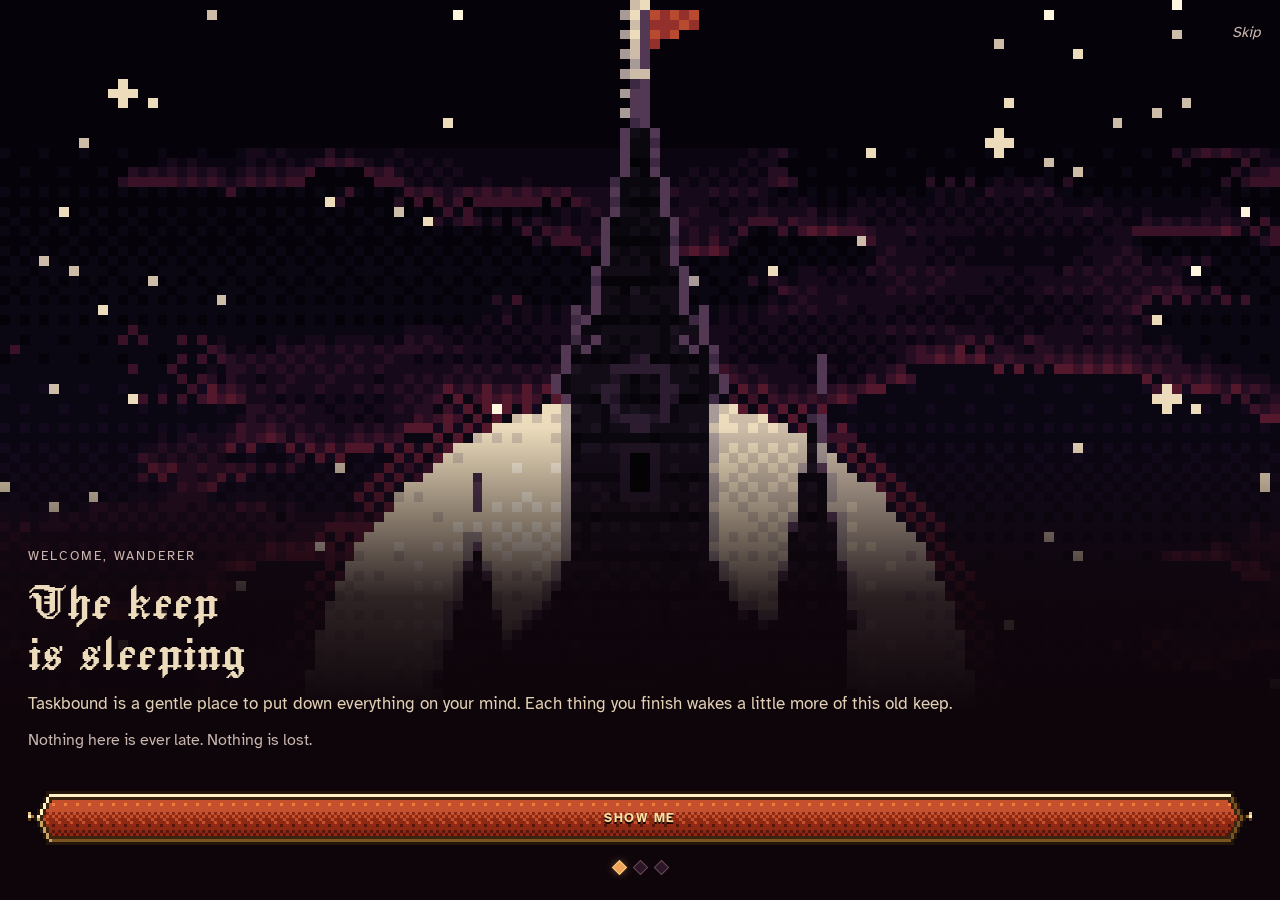
==== app/index.html @ 4250a400 "Taskbound website: landing page with a Gaussian-splat keep, privacy policy and the web version Co-Au" ====
<!doctype html>
<html lang="en-GB">
<head>
<meta charset="utf-8">
<meta name="viewport" content="width=device-width, initial-scale=1, viewport-fit=cover">
<meta name="theme-color" content="#0e050b">
<title>Taskbound</title>
<link rel="icon" href="img/icon-192.png">
<link rel="stylesheet" href="fonts/fonts.css">
<link rel="stylesheet" href="style.css">
</head>
<body>
<div id="app">

  <!-- Home: the Hollow Keep -->
  <section class="screen" id="s-keep" aria-labelledby="keep-h">
    <div class="scene" id="keep-scene"></div>
    <header class="keep-top">
      <h1 id="keep-h" class="title">The<br>Hollow<br>Keep</h1>
      <div class="keep-side">
      <button type="button" class="ghost-btn gear" id="open-settings" aria-label="Settings" data-icon="gear"></button>
      <ul class="stores" aria-label="Your stores">
        <li><b id="n-embers">0</b><span class="sr-f"> embers</span><span data-art="ember"></span></li>
        <li><b id="n-silver">0</b><span class="sr-f"> silver</span><span data-art="silver"></span></li>
        <li><b id="n-prov">0</b><span class="sr-f"> provisions</span><span data-art="prov"></span></li>
      </ul>
      </div>
    </header>
    <section class="relight" aria-labelledby="relight-h">
      <div class="ledge" aria-hidden="true" data-art="ledge"></div>
      <div class="row-between">
        <h2 id="relight-h" class="title">The keep remembers</h2>
        <span class="muted" id="rooms-count"></span>
      </div>
      <div class="arches" id="arches"></div>
      <p class="muted" id="relight-line"></p>
      <div class="offer" id="offer"></div>
    </section>
  </section>

  <!-- Tasks: candles -->
  <section class="screen" id="s-tasks" aria-labelledby="tasks-h" hidden>
    <div class="stars" aria-hidden="true" data-art="stars"></div>
    <header class="page-top">
      <p class="eyebrow" id="today-date"></p>
      <div class="title-row"><h1 id="tasks-h" class="title big">Candles</h1><button type="button" class="sm-btn" id="tsel" data-act="select" aria-pressed="false" hidden>Select</button></div>
      <p class="muted" id="tasks-sub"></p>
    </header>
    <form class="quick" id="quick" autocomplete="off">
      <label for="qa-in" class="sr">Add a task</label>
      <input id="qa-in" type="text" maxlength="160" enterkeyhint="done" placeholder="Set down a new candle">
      <button type="submit" aria-label="Add" data-icon="plus"></button>
    </form>
    <div class="tsearch" id="tsearch" hidden><label for="task-q" class="sr">Search your candles</label><input id="task-q" type="search" maxlength="60" autocomplete="off" enterkeyhint="search" placeholder="Search your candles"></div>
    <div class="lists" id="lists" role="group" aria-label="Lists" hidden></div>
    <div class="thread" id="tasklist"></div>
    <div class="selbar" id="selbar" role="region" aria-label="Choosing several candles" hidden></div>
  </section>

  <!-- Journeys: the star chart -->
  <section class="screen" id="s-journeys" aria-labelledby="journeys-h" hidden>
    <header class="page-top">
      <h1 id="journeys-h" class="title big">Journeys</h1>
      <p class="muted" id="journey-sub"></p>
    </header>
    <div class="chart" id="chart"></div>
    <section class="dest" id="dest" aria-live="polite"></section>
    <label class="fast" id="fast-wrap" hidden><input type="checkbox" id="fast"> Fast journeys (test build only)</label>
  </section>
  <!-- The Market: furnishings for woken rooms, gear for the knight -->
  <section class="screen" id="s-market" aria-labelledby="market-h" hidden>
    <header class="page-top">
      <h1 id="market-h" class="title big">Market</h1>
      <p class="muted" id="market-sub"></p>
    </header>
    <div class="stalls" role="group" aria-label="Stalls">
      <button type="button" data-stall="keep" aria-pressed="true" aria-label="For the keep"><span class="for">For the </span>keep</button>
      <button type="button" data-stall="knight" aria-pressed="false" aria-label="For the knight"><span class="for">For the </span><span id="stall-who">knight</span></button>
    </div>
    <div class="wares" id="wares" aria-live="polite"></div>
  </section>

  <nav class="runes" aria-label="Main">
    <span class="rail" aria-hidden="true"></span>
    <button type="button" class="rune" data-tab="keep"><span class="dia" data-rune="keep"></span>Keep</button>
    <button type="button" class="rune" data-tab="tasks"><span class="dia" data-rune="tasks"></span>Tasks</button>
    <button type="button" class="sigil" id="open-well" aria-label="Offload"><span data-icon="sigil"></span>Offload</button>
    <button type="button" class="rune" data-tab="journeys"><span class="dia" data-rune="journeys"></span>Journeys<span class="back-dot" id="back-dot" hidden><span class="sr"> (back)</span></span></button>
    <button type="button" class="rune" data-tab="market"><span class="dia" data-rune="market"></span>Market</button>
  </nav>
</div>

<!-- The Well: Offload -->
<div class="well-sheet" id="well" role="dialog" aria-modal="true" aria-labelledby="well-h" hidden>
  <div class="motes" aria-hidden="true" data-art="motes"></div>
  <div class="well-top">
    <button type="button" class="ghost-btn" id="close-well" aria-label="Close" data-icon="close"></button>
    <span class="eyebrow">Offload</span>
    <span class="spacer"></span>
  </div>
  <h2 id="well-h" class="title">Cast it into<br>the well</h2>
  <p class="muted center">Everything on your mind. One thing per line.</p>
  <div class="well">
    <label for="well-in" class="sr">Your list</label>
    <textarea id="well-in" rows="5" spellcheck="true" placeholder="reply to sam&#10;bins out friday 6pm&#10;did the washing up"></textarea>
  </div>
  <p class="eyebrow center" id="rose-h" hidden>What rose back up</p>
  <ul class="stones" id="well-preview" aria-live="polite"></ul>
  <p class="fine center" id="well-note" hidden>Only the first 50 lines are added.</p>
  <p class="fine center" id="well-voice-tip" hidden>Speaking? Just list your tasks, or say "next" between them.</p>
  <div class="spacer-grow"></div>
  <div class="well-actions">
    <button type="button" class="ghost-btn tall" id="well-speak" aria-label="Speak your list" data-icon="mic" hidden></button>
    <button type="button" class="ember-btn tall" id="well-go" disabled>Cast it in</button>
  </div>
</div>

<!-- Editing a candle (Pawgress's task sheet, in the Hollow Keep look) -->
<div class="edit-sheet" id="edit" role="dialog" aria-modal="true" aria-labelledby="edit-h" hidden>
  <form id="edit-form" class="edit-card" autocomplete="off" novalidate>
    <div class="well-top">
      <button type="button" class="ghost-btn" data-edit="close" aria-label="Close without saving" data-icon="close"></button>
      <span class="eyebrow">A candle</span>
      <span class="spacer"></span>
    </div>
    <h2 id="edit-h" class="title">Change this candle</h2>
    <div class="field">
      <label for="ed-text" class="lbl">What needs doing?</label>
      <input id="ed-text" class="input" type="text" maxlength="160" spellcheck="true">
    </div>
    <fieldset class="field sizes" id="ed-sizes"><legend class="lbl">How big is it?</legend><div class="size-row" id="ed-size-row"></div><p class="fine" id="ed-size-hint"></p></fieldset>
    <div class="field">
      <label for="ed-due" class="lbl">Day</label>
      <input id="ed-due" class="input" type="date">
      <p class="fine">Leave it empty and it waits on the list, any day.</p>
    </div>
    <details class="more" id="ed-more"><summary>More: list, steps, repeats, reminder, notes</summary>
      <div class="more-body">
        <div class="field"><label for="ed-list" class="lbl">List</label><select id="ed-list" class="input"></select>
          <div id="ed-list-new" hidden><label for="ed-list-name" class="sr">New list name</label><input id="ed-list-name" class="input" type="text" maxlength="20" autocomplete="off" placeholder="Name the new list"></div></div>
        <div class="two">
          <div class="field"><label for="ed-rep" class="lbl">Repeats</label>
            <select id="ed-rep" class="input"><option value="none">Just once</option><option value="daily">Every day</option><option value="weekdays">Weekdays</option><option value="weekends">Weekends</option><option value="custom">Choose days</option><option value="fortnight">Every 2 weeks</option><option value="monthly">Every month</option></select></div>
          <div class="field"><label for="ed-when" class="lbl">Time of day</label>
            <select id="ed-when" class="input"><option value="any">Any time</option><option value="morning">Morning</option><option value="afternoon">Afternoon</option><option value="evening">Evening</option></select></div>
        </div>
        <fieldset class="field" id="ed-days" hidden><legend class="lbl">Which days?</legend><div class="daygrid" id="ed-daygrid"></div></fieldset>
        <div class="field" id="ed-start-wrap" hidden><label for="ed-start" class="lbl">Starting</label><select id="ed-start" class="input"></select></div>
        <div class="field" id="ed-dom-wrap" hidden><label for="ed-dom" class="lbl">On the</label><select id="ed-dom" class="input"></select><p class="fine">Shorter months use their last day.</p></div>
        <div class="two">
          <div class="field"><label for="ed-remind" class="lbl">Reminder</label><input id="ed-remind" class="input" type="time"></div>
          <div class="field"><label for="ed-rmin" class="lbl">How early</label>
            <select id="ed-rmin" class="input"><option value="0">At that time</option><option value="10">10 min before</option><option value="30">30 min before</option><option value="60">1 hour before</option><option value="120">2 hours before</option><option value="1440">1 day before</option></select></div>
        </div>
        <div class="field">
          <label for="ed-steps" class="lbl">Steps</label>
          <textarea id="ed-steps" class="input" rows="3" maxlength="500" placeholder="Pick up the bin&#10;Tie the bag&#10;Carry it out"></textarea>
          <p class="fine">One step per line, up to 8.</p>
        </div>
        <div class="field">
          <label for="ed-note" class="lbl">Notes</label>
          <textarea id="ed-note" class="input" rows="3" maxlength="500" placeholder="Anything worth remembering. Links work."></textarea>
        </div>
        <label class="tick" id="ed-later-wrap"><input id="ed-later" type="checkbox"> <span>Keep for later<span class="fine">No day yet, and no reminder.</span></span></label>
      </div>
    </details>
    <div class="edit-actions">
      <button type="submit" class="ember-btn tall">Save changes</button>
      <button type="button" class="ghost-btn tall wide" data-edit="close">Cancel</button>
    </div>
  </form>
</div>

<!-- A room you can enter: its painting, how it is coming back, and what is in place (game-loop.md) -->
<div class="room-sheet" id="room" role="dialog" aria-modal="true" aria-labelledby="room-h" hidden>
  <div class="room-scene" id="room-scene"></div>
  <div class="room-top">
    <button type="button" class="room-back" id="close-room" data-icon="back"><span id="room-back-l">The keep</span></button>
    <span class="purse"><b id="room-silver">0</b> silver</span>
  </div>
  <section class="room-body">
    <h1 id="room-h" class="title"></h1>
    <p class="room-line" id="room-line"></p>
    <ol class="stages" id="room-stages" aria-label="How the room is coming back"></ol>
    <h2 class="eyebrow room-count" id="room-count"></h2>
    <ul class="in-room" id="room-list"></ul>
    <div class="room-end" id="room-end"></div>
  </section>
</div>

<!-- Settings: a full-screen sheet in the candles' night colours -->
<div class="edit-sheet" id="settings" role="dialog" aria-modal="true" aria-labelledby="settings-h" hidden>
  <div class="edit-card">
    <div class="well-top">
      <button type="button" class="ghost-btn" id="close-settings" aria-label="Close" data-icon="close"></button>
      <span class="eyebrow">The keep's ways</span>
      <span class="spacer"></span>
    </div>
    <h2 id="settings-h" class="title">Settings</h2>
    <div id="set-body" class="set-body"></div>
  </div>
</div>

<!-- The first start: welcome, three small rites, and choosing who you are (game-loop.md) -->
<div class="first-sheet" id="first" role="dialog" aria-modal="true" aria-labelledby="first-h" hidden>
  <div id="first-body" class="first-body"></div>
</div>

<div class="toast" id="toast" role="status" aria-live="polite" hidden></div>

<script src="tasks-core.js"></script>
<script src="keep-splat.js"></script>
<script src="art.js"></script>
<script src="app.js"></script>
</body>
</html>
---- app/fonts/fonts.css ----
/* Atkinson Hyperlegible: copied from Pawgress (SIL Open Font Licence, OFL-Atkinson.txt).
   Jacquard 24 (titles): add Jacquard24-Regular.ttf and its OFL text here from Google Fonts; until then titles use the fallback. */
@font-face{font-family:'Atkinson Hyperlegible';src:url(AtkinsonHyperlegible-Regular.ttf) format('truetype');font-weight:400;font-display:swap}
@font-face{font-family:'Atkinson Hyperlegible';src:url(AtkinsonHyperlegible-Bold.ttf) format('truetype');font-weight:700;font-display:swap}
@font-face{font-family:'Jacquard 24';src:url(Jacquard24-Regular.ttf) format('truetype');font-weight:400;font-display:swap}
---- app/style.css ----
/* Taskbound: the Hollow Keep look. Always night. Every colour is a token here; the rules are in docs/decisions/look.md. */
:root {
  /* Shared: the keep at night */
  --void: #0e050b; --night: #0d0710; --panel: #1a0a14; --line: #2a1530; --edge: #6b2a3a; --wine: #5e2232; --ash: #2a0f1a;
  --bone: #ecdcbc; --muted: #c9b6ae; --ember: #f0a35a; --ember-ink: #1f0a06; --teal: #7fd6c2; --shadow: #05030a;
  /* Candles and the edit sheet: violet night */
  --thread: #4a2a5a; --field: #140a18; --hint: #9d8a99; --edge-soft: #3a2448; --chosen: #2a1220; --hollow: #120914;
  /* Journeys: indigo sky */
  --sky: #09071a; --sky-panel: #13102a; --sky-edge: #3a3470; --sky-muted: #c2bde0; --sky-track: #2a2550;
  /* The Market: plum */
  --market: #140812; --market-edge: #3a1a2a; --hush: #3a1a2a;
  /* A room you can enter: stages not reached yet, and furnishings not in place */
  --room-off: #3a2448; --room-off-in: #120914; --room-past-in: #3a2050; --room-dim: #9d8a99; --room-hollow: #6b4a5a;
  --flame-deep: #b8602e; --ember-glow: rgba(240, 163, 90, .5);
  /* The Well: deep teal */
  --well: #070a12; --well-bowl: #0b1622; --well-ring: #2b4f5a; --well-ring-in: #1c3a44; --well-ring-out: #1f3540;
  --well-edge: #2a3a4a; --well-stone: #1b2a33; --well-muted: #a9bcc4; --well-hint: #5f7a84;
  /* The first start: the keep's night, and the cards for who you are */
  --first: #0e050b; --first-sky: radial-gradient(ellipse 90% 60% at 50% 0%, #2a1236 0%, #160a1c 55%, #0e050b 100%);
  --first-fade: linear-gradient(180deg, rgba(14, 5, 11, 0) 0%, rgba(14, 5, 11, .86) 36%, #0e050b 60%);
  --first-lead: #e2d0b4; --first-text: #d2c0a6; --rite-bg: #1a0c1c; --rite-edge: #4a2a44; --calm-bg: rgba(26, 12, 28, .7); --calm-edge: #3a2238;
  --step-off: #2a1626; --step-on-edge: #ffd27a; --step-off-edge: #6b4a5a; --step-glow: rgba(240, 163, 90, .6);
  --card-edge: linear-gradient(180deg, #6b4a5a 0%, #3a2238 100%); --card-fill: linear-gradient(180deg, #1e0e20 0%, #140812 100%);
  --card-fill-on: radial-gradient(ellipse 80% 70% at 50% 38%, #4a1c1a 0%, #24101a 60%, #160a14 100%); --card-name-on: #ffd9a0;
  --card-glow: rgba(240, 140, 70, .45); --card-shadow: rgba(0, 0, 0, .5);
  /* The toast is bone paper */
  --toast-ink: #2a1a14;
  /* Framed buttons and runes: gilt and silver, never flat (look.md) */
  --gilt: linear-gradient(180deg, #fff1c4 0%, #e6c27a 22%, #9c6f2c 50%, #f0d08e 74%, #7a5420 100%);
  --gilt-dim: linear-gradient(180deg, #e8cf95 0%, #b8904c 25%, #6e4c1e 52%, #c8a462 76%, #5a3c16 100%);
  --gilt-diag: linear-gradient(135deg, #fff1c4 0%, #e6c27a 25%, #8c6226 50%, #f0d08e 75%, #6e4a1a 100%);
  --gilt-dim-diag: linear-gradient(135deg, #e0c48a 0%, #a8834a 30%, #5a3e18 52%, #b8944e 78%, #4a3214 100%);
  --silver: linear-gradient(180deg, #f4f0fa 0%, #b4aec4 24%, #5c566c 52%, #d2ccdf 76%, #4a4458 100%);
  --fill-ember: radial-gradient(ellipse 70% 90% at 50% 50%, #a8401f 0%, #86281a 40%, #4a1210 72%, #1e0608 100%);
  --fill-violet: linear-gradient(180deg, #4a2a62 0%, #2c1840 45%, #1a0c28 55%, #2a1640 100%);
  --fill-iron: linear-gradient(180deg, #2c2836 0%, #18151f 50%, #100e16 52%, #1c1924 100%);
  --fill-rune: radial-gradient(circle at 50% 40%, #3a2050 0%, #1e0e2a 60%, #120818 100%);
  --fill-rune-lit: radial-gradient(circle at 50% 50%, #ffcf8a 0%, #f0a35a 45%, #b8602e 100%);
  --sheen: linear-gradient(180deg, rgba(255,255,255,.16), rgba(255,255,255,0) 50%);
  --gilt-solid: #c8a462; --gilt-bright: #e6c27a; --gilt-pale: #fff1c4; --gilt-deep: #6e4c1e; --gilt-dark: #7a5420;
  --ink-gilt: #f2d48e; --ink-ember: #ffe0a0; --ink-silver: #d6d0e2; --gap: #07030a;
  /* Shapes */
  --cut-sm: polygon(5px 0, calc(100% - 5px) 0, 100% 5px, 100% calc(100% - 5px), calc(100% - 5px) 100%, 5px 100%, 0 calc(100% - 5px), 0 5px);
  --cut: polygon(8px 0, calc(100% - 8px) 0, 100% 8px, 100% calc(100% - 8px), calc(100% - 8px) 100%, 8px 100%, 0 calc(100% - 8px), 0 8px);
  /* A framed button: pointed ends with a diamond on each tip (outer), and the inner frame inside it */
  --point: polygon(0 50%, 4px calc(50% - 4px), 5.9px calc(50% - 2.1px), 15px 0, calc(100% - 15px) 0, calc(100% - 5.9px) calc(50% - 2.1px), calc(100% - 4px) calc(50% - 4px), 100% 50%, calc(100% - 4px) calc(50% + 4px), calc(100% - 5.9px) calc(50% + 2.1px), calc(100% - 15px) 100%, 15px 100%, 5.9px calc(50% + 2.1px), 4px calc(50% + 4px));
  --point-in: polygon(9.5px 0, calc(100% - 9.5px) 0, 100% 50%, calc(100% - 9.5px) 100%, 9.5px 100%, 0 50%);
  /* A small framed button: one gilt line, pointed ends, no diamonds; drawn 30px tall inside a 44px tap area */
  --point-sm: polygon(8px 0, calc(100% - 8px) 0, 100% 50%, calc(100% - 8px) 100%, 8px 100%, 0 50%);
  --point-sm-in: polygon(7.4px 0, calc(100% - 7.4px) 0, 100% 50%, calc(100% - 7.4px) 100%, 7.4px 100%, 0 50%);
  --nav-h: 104px;
  color-scheme: dark;
}
* { box-sizing: border-box }
html, body { margin: 0; height: 100%; background: var(--void); color: var(--bone) }
body { font: 16px/1.4 'Atkinson Hyperlegible', system-ui, sans-serif; -webkit-tap-highlight-color: transparent; overflow: hidden }
button, input, textarea { font: inherit; color: inherit }
button { cursor: pointer }
button:focus-visible, input:focus-visible, textarea:focus-visible { outline: 2px solid var(--ember); outline-offset: 2px }
.sr { position: absolute; width: 1px; height: 1px; overflow: hidden; clip: rect(0 0 0 0); white-space: nowrap }
[hidden] { display: none !important }
.title { font-family: 'Jacquard 24', 'Georgia', serif; font-weight: 400; margin: 0; line-height: .95; letter-spacing: .5px }
.title.big { font-size: 52px }
.eyebrow { margin: 0; font-size: 13px; letter-spacing: 2px; text-transform: uppercase; color: var(--muted) }
.muted { color: var(--muted); margin: 0 }
.center { text-align: center }
.row-between { display: flex; justify-content: space-between; align-items: baseline; gap: 12px }
.spacer { width: 44px }
.spacer-grow { flex: 1 }

#app { position: relative; height: 100%; max-width: 520px; margin: 0 auto; overflow: hidden }
.screen { position: absolute; inset: 0 0 var(--nav-h) 0; overflow-y: auto; overscroll-behavior: contain }

/* Home: the keep */
#s-keep { overflow: hidden; bottom: 0 }
.scene { position: absolute; inset: 0; bottom: 0 }
.scene svg { width: 100%; height: 100%; display: block }
.keep3d { display: block; image-rendering: pixelated; touch-action: none; cursor: grab }
.keep3d:active { cursor: grabbing }
.keep-top { pointer-events: none }
.keep-top > * { pointer-events: auto }
.keep-top { position: absolute; top: 0; left: 0; right: 0; display: flex; justify-content: space-between; align-items: flex-start; padding: calc(22px + env(safe-area-inset-top)) 20px 0 }
.keep-top .title { font-size: 34px; text-shadow: 0 2px 0 var(--void) }
.stores { list-style: none; margin: 0; padding: 0; display: flex; flex-direction: column; gap: 6px; align-items: stretch }
/* Stores on home: just the number and its sign, centred in pills of one width, so they cover little of the keep */
.stores li { display: flex; align-items: center; justify-content: center; gap: 6px; min-width: 64px; height: 28px; padding: 0 8px; background: var(--void); border: 1px solid var(--wine) }
.stores b { font-size: 14px; line-height: 1; color: var(--bone); font-variant-numeric: tabular-nums }
.stores [data-art] { width: 14px; height: 16px; flex: none; display: flex; align-items: center; justify-content: center }
.stores [data-art] svg { display: block }
.relight { position: absolute; left: 0; right: 0; bottom: var(--nav-h); background: var(--void); padding: 6px 20px 14px; display: flex; flex-direction: column; gap: 12px }
.ledge { position: absolute; left: 0; right: 0; top: -19px; height: 20px }
.ledge svg { width: 100%; height: 100%; display: block }
.relight .title { font-size: 30px }
.relight .row-between .muted { white-space: nowrap; font-size: 13px }
.arches { display: flex; gap: 0; margin: 0 -12px }
.offer { display: flex; gap: 8px }
.offer button { flex: 1; height: 46px; padding: 0 14px }
.offer button.main { flex: 1.4 }

/* Tasks: candles */
#s-tasks { background: var(--night) }
.stars { position: absolute; inset: 0; pointer-events: none }
.stars svg { width: 100%; height: 100%; display: block }
.page-top { position: relative; padding: calc(26px + env(safe-area-inset-top)) 20px 8px }
.page-top .muted { margin-top: 6px; font-size: 15px }
.quick { position: relative; margin: 8px 20px 0; display: flex; border: 1px solid var(--thread); background: var(--field) }
.quick input { flex: 1; min-width: 0; height: 48px; padding: 0 14px; border: 0; background: transparent; font-size: 16px }
.quick input::placeholder { color: var(--hint) }
.quick button { width: 48px; height: 48px; border: 0; border-left: 1px solid var(--thread); background: var(--ember); color: var(--ember-ink); display: flex; align-items: center; justify-content: center }
.title-row { display: flex; align-items: center; justify-content: space-between; gap: 8px 12px; flex-wrap: wrap }
.title-row .sm-btn { flex: none }
/* Search: a quiet field under quick add, once there are 6 candles */
.tsearch { position: relative; margin: 8px 20px 0 }
.tsearch input { width: 100%; height: 44px; padding: 0 14px; border: 1px solid var(--edge-soft); background: var(--hollow); font-size: 16px; clip-path: var(--cut) }
.tsearch input::placeholder { color: var(--hint) }
.tsearch input:focus-visible { outline-offset: -3px }
/* Select several: a box on the thread instead of the candle, and a bar of tools kept in view under the candles */
#tasklist .task.pick .wick { opacity: 1; align-items: center; min-height: 52px; padding: 0 }
.pickbox { position: relative; width: 22px; height: 22px; border: 1.5px solid var(--hint); background: var(--field); clip-path: var(--cut-sm) }
.task.picked .pickbox { border-color: var(--ember); background: var(--chosen) }
.task.picked .pickbox::after { content: ''; position: absolute; left: 50%; top: 50%; width: 9px; height: 9px; background: var(--ember); transform: translate(-50%, -50%) rotate(45deg) }
.task.picked .name { color: var(--ember) }
.task.pick .linkish { cursor: pointer }
.selbar { position: sticky; bottom: 0; z-index: 3; margin: 0 12px; padding: 8px 10px 4px; background: var(--panel); border: 1px solid var(--edge-soft); clip-path: var(--cut) }
.sel-n { margin: 0 4px 2px; font-size: 14px; font-weight: 700 }
.sel-acts { display: flex; flex-wrap: wrap; gap: 0 6px }
#s-tasks.selecting .thread { margin-bottom: 12px }
.thread { position: relative; margin: 16px 20px 24px; padding: 0 }
.thread::before { content: ''; position: absolute; left: 21px; top: 0; bottom: 0; width: 1px; background: var(--thread) }
.thread ul { list-style: none; margin: 0; padding: 0 }
.task { position: relative; display: flex; align-items: flex-end; gap: 14px; padding: 6px 0 }
.task .wick { width: 44px; min-height: 52px; flex: none; border: 0; background: transparent; display: flex; align-items: flex-end; justify-content: center; padding: 0 0 2px }
.task .body { flex: 1; min-width: 0; display: flex; justify-content: space-between; align-items: flex-end; gap: 10px; padding-bottom: 10px; border-bottom: 1px solid var(--line) }
.task .name { display: block; font-size: 17px; font-weight: 700; overflow-wrap: anywhere }
.task .meta { font-size: 13px; color: var(--muted) }
.task .earn { font-size: 13px; color: var(--muted); text-align: right; flex: 0 1 auto; max-width: 42% }
.task .linkish { flex: 1; min-width: 0; padding: 0; border: 0; background: transparent; text-align: left; min-height: 44px; display: flex; flex-direction: column; justify-content: flex-end }
.task-tools { display: flex; gap: 0 6px; flex-wrap: wrap; padding: 0 0 6px 54px }
#relight-line b { color: var(--bone) }
.linkbtn { min-height: 44px; padding: 0 2px; border: 0; background: transparent; color: var(--ember); text-decoration: underline; font-size: inherit }
.note.remind-off { padding-top: 0; padding-bottom: 8px }
.note.remind-off .linkbtn { display: block; min-height: 40px }
.task.lit .wick { filter: drop-shadow(0 0 8px rgba(240,163,90,.7)) }
.task.lit .name { font-weight: 400; color: var(--muted) }
.task.lit .earn { color: var(--ember) }
.task.lit .body { border-bottom: 0 }
.task.waiting .wick { opacity: .45 }
.task.waiting .name { font-weight: 400 }
/* Lists: chips under quick add (Pawgress's), shown once a list exists. The picked one glows ember. */
.lists { display: flex; flex-wrap: wrap; gap: 6px; margin: 10px 20px 0 }
.lchip { min-height: 44px; min-width: 44px; padding: 0 14px; border: 1px solid var(--thread); background: var(--field); color: var(--bone); font-size: 14px; clip-path: var(--cut); display: inline-flex; align-items: center; justify-content: center }
.lchip[aria-pressed="true"] { border-color: var(--ember); background: var(--chosen); color: var(--ember) }
.lchip.add { color: var(--ember); padding: 0 }
.lnew { display: flex; gap: 6px; align-items: center }
.lists .lnew .input { width: 150px; min-height: 44px }
/* Reordering: the grip drags; Move up / Move down show only when focused by keyboard */
.task .grip { flex: none; align-self: center; width: 30px; height: 44px; margin-left: -6px; border: 0; background: transparent; color: var(--hint); display: flex; align-items: center; justify-content: center; touch-action: none; cursor: grab }
.task.dragging { z-index: 2; background: var(--panel); box-shadow: 0 6px 18px var(--shadow) }
.task.dragging .grip { color: var(--ember); cursor: grabbing }
.sr-f { position: absolute; width: 1px; height: 1px; overflow: hidden; clip: rect(0 0 0 0); white-space: nowrap; border: 0; padding: 0 }
.sr-f:focus { position: static; width: auto; height: 44px; clip: auto; padding: 0 10px; border: 1px solid var(--ember); background: var(--field); color: var(--bone); font-size: 13px; flex: none; align-self: center }
.task-note { padding: 0 0 10px 58px; font-size: 14px; color: var(--muted); overflow-wrap: anywhere }
.task-note a { color: var(--ember) }
.fold { min-height: 44px; padding: 0; border: 0; background: transparent; color: inherit; font: inherit; letter-spacing: inherit; text-transform: inherit; display: inline-flex; align-items: center; gap: 8px }
.fold::after { content: ''; width: 7px; height: 7px; border: solid var(--ember); border-width: 0 2px 2px 0; transform: rotate(-45deg) }
.fold[aria-expanded="true"]::after { transform: rotate(45deg) }
.tipbtns { display: flex; gap: 14px }
.group-row { display: flex; align-items: flex-end; justify-content: space-between; gap: 12px }
/* Tidy candles: a quiet italic ember link, no frame (developer chose this, 9 Nov 2026); the tap area stays 44px */
.tidy-link { flex: none; min-height: 44px; margin-bottom: -6px; padding: 0 4px; border: 0; background: transparent; color: var(--ember); font-size: 14px; font-style: italic;
  text-decoration: underline dotted; text-underline-offset: 4px }
.tidy-link:focus-visible { outline: 1px solid var(--ember); outline-offset: 2px }
.group-h { position: relative; padding: 18px 0 4px 58px; margin: 0; font-size: 12px; letter-spacing: 2px; text-transform: uppercase; color: var(--muted); font-weight: 400 }
.empty { padding: 16px 0 0 58px; color: var(--muted) }
.note { padding: 14px 0 0 58px; color: var(--muted); font-size: 14px }

/* Journeys: the star chart */
#s-journeys { background: var(--sky) }
.chart { position: relative; margin: 8px auto 0; width: min(358px, calc(100% - 32px)); aspect-ratio: 1 }
.chart svg { display: block; width: 100%; height: 100% }
.chart .place { position: absolute; width: 48px; height: 48px; margin: -24px 0 0 -24px; border: 0; border-radius: 50%; background: transparent }
.chart .place:disabled { cursor: default }
.dest { margin: 12px 16px 24px; padding: 16px; background: var(--sky-panel); border: 1px solid var(--sky-edge); display: flex; flex-direction: column; gap: 10px }
.dest .title { font-size: 30px }
.dest .eyebrow { white-space: nowrap }
.dest .muted { color: var(--sky-muted) }
.dest .muted.small { font-size: 13px }
.dest b { color: var(--bone) }
.dest .ember { color: var(--ember) }
.dest-row { display: flex; align-items: center; justify-content: space-between; gap: 12px; font-size: 14px }
.dest-row .ember-btn { flex: none; height: 46px; padding: 0 22px }
.bar { height: 8px; background: var(--sky-track) }
.bar span { display: block; height: 100%; background: var(--ember) }
.fast { display: flex; align-items: center; gap: 8px; margin: 0 20px 24px; min-height: 44px; font-size: 14px; color: var(--muted) }
.fast input { width: 20px; height: 20px; accent-color: var(--ember) }
.rune { position: relative }
.back-dot { position: absolute; top: 2px; right: 10px; width: 10px; height: 10px; background: var(--ember); transform: rotate(45deg); box-shadow: 0 0 8px var(--ember) }

/* The Market */
#s-market { background: var(--market) }
.stalls { display: flex; gap: 8px; margin: 12px 20px 0 }
.stalls button { flex: 1; min-height: 44px; padding: 0 16px; white-space: nowrap }
.wares { margin: 0 20px 24px }
.wares ul { list-style: none; margin: 0; padding: 0 }
.ware-h { display: flex; align-items: center; gap: 10px; padding: 16px 0 4px }
.ware-h h2 { flex: 1; min-width: 0; display: flex; align-items: center; gap: 10px; padding: 0 }
.ware-h svg { width: 18px; height: 26px; flex: none }
.ware { display: flex; align-items: center; gap: 12px; padding: 10px 0; border-bottom: 1px solid var(--line) }
.ware > div { flex: 1; min-width: 0 }
.ware .name { display: block; font-size: 16px; font-weight: 700; overflow-wrap: anywhere }
.ware .meta { font-size: 13px; color: var(--muted) }
.buy { flex: none; min-width: 120px; min-height: 44px; padding: 0 20px }
.have { flex: none; min-width: 108px; text-align: center; font-size: 14px; color: var(--ember) }
.sleeping { margin: 18px 0 0; padding: 14px; border: 1px dashed var(--market-edge); font-size: 14px; color: var(--muted) }
.worn { margin-top: 14px; padding: 14px; background: var(--panel); border: 1px solid var(--market-edge); display: flex; gap: 14px; align-items: center }
.worn .knight { flex: none; line-height: 0 }
.worn > div { flex: 1; min-width: 0; display: flex; flex-direction: column; gap: 4px; font-size: 14px }
.worn .ember { margin-top: 4px; color: var(--ember) }

/* Navigation: runes around the Offload sigil */
.runes { position: absolute; isolation: isolate; left: 0; right: 0; bottom: 0; height: var(--nav-h); padding-bottom: env(safe-area-inset-bottom); display: flex; align-items: center; justify-content: center; gap: 6px; background: var(--void); border-top: 1px solid var(--ash); z-index: 2 }
.rune { width: 62px; padding: 6px 0; border: 0; background: transparent; display: flex; flex-direction: column; align-items: center; gap: 6px; color: var(--muted); font-size: 11px; letter-spacing: 1.5px; text-transform: uppercase; text-shadow: 0 1px 0 #000 }
/* Pixel runes (look.md): a 19-pixel diamond drawn x3, inside a 25-pixel sprite so the current one has room to glow */
.rune .dia { position: relative; width: 57px; height: 57px; flex: none }
.rune .dia > span { position: absolute; left: -9px; top: -9px; line-height: 0; pointer-events: none }
.rune .px-lit, .rune[aria-current="page"] .px-rest { display: none }
.rune[aria-current="page"] .px-lit { display: block }
.rune[aria-current="page"] { color: var(--gilt-pale); font-weight: 700 }
/* The studded rail the runes are strung on; app.js draws it to the bar's width, through the runes' middles */
.rail { position: absolute; z-index: -1; left: 10px; top: 0; line-height: 0; pointer-events: none }
/* The Offload sigil: a pixel well mouth, raised a little, its name in the Well's teal level with the runes' names */
.sigil { width: 84px; margin: 0 2px; padding: 0; border: 0; background: transparent; display: flex; flex-direction: column; align-items: center; gap: 4px; position: relative; top: -7px; color: var(--teal); font-size: 11px; font-weight: 700; letter-spacing: 1.5px; text-transform: uppercase; text-shadow: 0 1px 0 #000 }
.sigil svg { display: block }

/* The Well */
.well-sheet { position: fixed; inset: 0; z-index: 5; background: var(--well); display: flex; flex-direction: column; align-items: center; padding: calc(18px + env(safe-area-inset-top)) 20px calc(22px + env(safe-area-inset-bottom)); overflow-y: auto }
.well-sheet > * { position: relative; max-width: 480px }
.motes { position: absolute !important; inset: 0; pointer-events: none; max-width: none !important }
.motes svg { width: 100%; height: 100%; display: block }
.well-top { align-self: stretch; display: flex; justify-content: space-between; align-items: center; margin: 0 auto; width: 100% }
.ghost-btn { width: 44px; height: 44px; border: 1px solid var(--well-edge); background: transparent; display: flex; align-items: center; justify-content: center; color: var(--bone) }
.ghost-btn.tall { width: 54px; height: 54px; color: var(--teal); border-color: var(--well-ring) }
.well-sheet h2 { font-size: 40px; text-align: center; margin-top: 14px }
.well-sheet > .muted { margin-top: 8px; font-size: 15px; color: var(--well-muted) }
/* The Well: an old stone well seen from above, painted in pixels (art/night.py), drawn with no smoothing */
.well { margin-top: 18px; flex: none; width: min(300px, 78vw); aspect-ratio: 1; border-radius: 50%; background: url(img/well.png) center / 100% 100% no-repeat; image-rendering: pixelated; display: flex; align-items: center; justify-content: center }
.well textarea { width: 72%; height: 58%; resize: none; border: 0; background: transparent; text-align: center; font-size: 16px; line-height: 1.7 }
.well textarea::placeholder { color: var(--well-hint) }
.well textarea:focus-visible { outline: none }
.well:focus-within { box-shadow: 0 0 0 3px var(--teal) }
#rose-h { margin: 34px 0 10px }
.stones { list-style: none; margin: 0; padding: 0; display: flex; flex-wrap: wrap; justify-content: center; gap: 8px }
.stones li { display: flex; align-items: center; max-width: 100%; min-height: 44px; padding: 0 0 0 14px; background: var(--well-stone); font-size: 14px; font-weight: 700; clip-path: polygon(6px 0, 100% 2px, calc(100% - 3px) 100%, 0 calc(100% - 4px)) }
.stones li:nth-child(even) { transform: rotate(1.5deg); clip-path: polygon(0 3px, calc(100% - 5px) 0, 100% 100%, 4px calc(100% - 2px)) }
.stones li:nth-child(odd) { transform: rotate(-1.5deg) }
.stones li span { font-weight: 400; color: var(--well-muted) }
.stones li.done { background: var(--ember); color: var(--ember-ink) }
.stones li.done span { color: var(--ember-ink) }
/* A stone's own controls: the × takes its lines out of the well; the diamond says whether a done line is done. 44px tall. */
.st-t { min-width: 0; overflow-wrap: anywhere; padding: 9px 0 }
.st-x, .st-d { flex: none; width: 40px; height: 44px; border: 0; background: none; padding: 0; display: flex; align-items: center; justify-content: center; color: var(--well-muted) }
.st-x svg { width: 14px; height: 14px }
.stones li.done .st-x, .stones li.done .st-d { color: var(--ember-ink) }
.st-d { width: 34px; margin-left: -10px }
.st-d::before { content: ''; width: 11px; height: 11px; transform: rotate(45deg); border: 2px solid currentColor }
.st-d[aria-pressed="true"]::before { background: currentColor }
.st-x:focus-visible, .st-d:focus-visible { outline: 2px solid var(--teal); outline-offset: -4px }
.stones li.dim { opacity: .55 }
#well-note, #well-voice-tip { margin-top: 10px; color: var(--well-muted) }
.well-actions { align-self: stretch; display: flex; gap: 10px; margin: 18px auto 0; width: 100% }
.ember-btn { flex: 1; font-size: 14px }
.ember-btn.tall { height: 54px }

/* Toast */
.toast { position: absolute; left: 16px; right: 16px; bottom: calc(var(--nav-h) + 12px); z-index: 6; max-width: 488px; margin: 0 auto; padding: 12px 14px; background: var(--bone); color: var(--toast-ink); display: flex; align-items: center; gap: 12px; box-shadow: 0 6px 0 var(--shadow); clip-path: var(--cut) }
.toast p { margin: 0; flex: 1 }
.toast button { min-height: 44px; padding: 0 6px; border: 0; background: transparent; color: var(--wine); font-weight: 700; text-decoration: underline }

@media (max-width: 359px) {
  .rune { width: 54px; letter-spacing: .5px; font-size: 10px }
  .sigil { width: 76px; margin: 0 }
  .relight .title { font-size: 26px }
  .stalls { gap: 4px }
  .stalls button { letter-spacing: .3px; font-size: 11px; padding: 0 12px }
  .stalls .for { display: none } /* the stalls read Keep and the class name; the full words stay in aria-label */
}
@media (prefers-reduced-motion: no-preference) {
  .task.just .wick { animation: kindle .6s ease-out }
  @keyframes kindle { from { filter: drop-shadow(0 0 0 rgba(240,163,90,0)) brightness(1.8) } to { filter: drop-shadow(0 0 8px rgba(240,163,90,.7)) } }
}

/* Editing a candle: a full-screen sheet, like the Well, in the candles' night colours */
.edit-sheet { position: fixed; inset: 0; z-index: 5; background: var(--night); overflow-y: auto; overscroll-behavior: contain; padding: calc(18px + env(safe-area-inset-top)) 20px calc(22px + env(safe-area-inset-bottom)) }
.edit-card { max-width: 480px; margin: 0 auto; display: flex; flex-direction: column; gap: 16px }
.edit-card .ghost-btn { border-color: var(--edge-soft) }
.edit-card h2 { font-size: 38px; margin-top: 4px }
.field { display: flex; flex-direction: column; gap: 6px; min-width: 0; border: 0; padding: 0; margin: 0 }
.lbl { font-size: 14px; font-weight: 700; color: var(--bone); padding: 0 }
.fine { margin: 0; font-size: 13px; color: var(--muted) }
.input { width: 100%; min-height: 48px; padding: 0 12px; border: 1px solid var(--thread); background: var(--field); color: var(--bone); font-size: 16px; border-radius: 0 }
textarea.input { padding: 10px 12px; line-height: 1.5; resize: vertical }
select.input { appearance: none; padding-right: 32px; background-image: linear-gradient(45deg, transparent 50%, var(--ember) 50%), linear-gradient(135deg, var(--ember) 50%, transparent 50%); background-position: calc(100% - 18px) 21px, calc(100% - 13px) 21px; background-size: 5px 5px; background-repeat: no-repeat }
.input::placeholder { color: var(--hint) }
.input:focus-visible { outline: 2px solid var(--ember); outline-offset: 1px }
input[type="date"].input, input[type="time"].input { color-scheme: dark }
.size-row { display: grid; grid-template-columns: repeat(4, minmax(0, 1fr)); gap: 8px }
.size-row label { display: flex }
.size-row .opt { flex: 1; display: flex; flex-direction: column; align-items: center; justify-content: flex-end; gap: 4px; min-height: 84px; padding: 8px 2px; border: 1px solid var(--thread); background: var(--field); clip-path: var(--cut); cursor: pointer }
.size-row .opt b { font-size: 14px; white-space: nowrap }
.size-row .mini { line-height: 0; opacity: .7 }
.size-row input:checked + .opt { border-color: var(--ember); background: var(--chosen) }
.size-row input:checked + .opt b { color: var(--ember) }
.size-row input:checked + .opt .mini { opacity: 1; filter: drop-shadow(0 0 6px rgba(240,163,90,.6)) }
.size-row input:focus-visible + .opt, .daygrid input:focus-visible + span { outline: 2px solid var(--ember); outline-offset: 2px }
details.more { border: 1px solid var(--line); background: var(--hollow) }
details.more summary { min-height: 48px; padding: 0 14px; display: flex; align-items: center; font-size: 15px; color: var(--ember); cursor: pointer; list-style: none }
details.more summary::-webkit-details-marker { display: none }
details.more summary::before { content: ''; width: 8px; height: 8px; margin-right: 10px; border: solid var(--ember); border-width: 0 2px 2px 0; transform: rotate(-45deg); flex: none }
details.more[open] summary::before { transform: rotate(45deg) }
.more-body { display: flex; flex-direction: column; gap: 16px; padding: 4px 14px 16px }
.two { display: grid; grid-template-columns: 1fr 1fr; gap: 10px }
.daygrid { display: grid; grid-template-columns: repeat(7, minmax(0, 1fr)); gap: 4px }
.daygrid label { display: block }
.daygrid span { display: grid; place-items: center; min-height: 44px; border: 1px solid var(--thread); background: var(--field); font-size: 13px; font-weight: 700; cursor: pointer }
.daygrid input:checked + span { border-color: var(--ember); background: var(--ember); color: var(--ember-ink) }
.edit-actions { display: flex; gap: 10px; margin-top: 4px }
.ghost-btn.wide { width: auto; padding: 0 22px; height: 54px }
@media (max-width: 359px) { .two { grid-template-columns: 1fr } }
/* Keep for later, in the edit sheet */
.tick { display: flex; align-items: flex-start; gap: 12px; min-height: 44px; cursor: pointer }
.tick input { width: 22px; height: 22px; margin: 2px 0 0; accent-color: var(--ember); flex: none }
.tick .fine { display: block }

/* Settings: the same sheet as editing a candle */
.keep-side { display: flex; flex-direction: column; align-items: flex-end; gap: 8px }
.ghost-btn.gear { background: var(--void); border-color: var(--wine); color: var(--bone) }
.set-body { display: flex; flex-direction: column; gap: 22px }
.set-card { display: flex; flex-direction: column; gap: 4px; padding-top: 14px; border-top: 1px solid var(--line) }
.set-h { margin: 0 0 4px; font-size: 20px; font-weight: 700 }
.set-card .group-h { padding: 14px 0 2px }
.set-card .fine { margin: 2px 0 6px }
.set-card .ghost-btn.wide { margin: 6px 0 }
.set-row { display: flex; align-items: center; justify-content: space-between; gap: 12px; min-height: 52px; flex-wrap: wrap }
.set-row > label:not(.switch) { flex: 1; min-width: 0 }
.set-row.sub { padding-left: 52px; min-height: 48px }
.set-in { width: 140px; flex: none }
select.set-in { width: auto }
select.set-in { min-width: 160px }
/* A switch: a dark slot with an ember knob when on */
.switch { flex: 1; min-width: 0; display: flex; align-items: center; gap: 12px; min-height: 44px; cursor: pointer }
.switch input { position: absolute; opacity: 0; width: 1px; height: 1px }
.switch .knob { position: relative; flex: none; width: 40px; height: 22px; border: 1px solid var(--thread); background: var(--field); clip-path: var(--cut) }
.switch .knob::after { content: ''; position: absolute; top: 3px; left: 3px; width: 14px; height: 14px; background: var(--hint) }
.switch input:checked + .knob { border-color: var(--ember); background: var(--chosen) }
.switch input:checked + .knob::after { left: 21px; background: var(--ember) }
.switch input:focus-visible + .knob { outline: 2px solid var(--ember); outline-offset: 2px }
.lman { list-style: none; margin: 0; padding: 0; display: flex; flex-direction: column; gap: 6px }
.lman li { display: flex; gap: 10px; align-items: center }
.lman .input { flex: 1; min-width: 0 }
.set-card .lnew { margin-top: 6px }
.set-card .lnew .input { flex: 1; min-width: 0 }

/* Framed buttons (look.md): a double frame of gilt with pointed ends and a diamond on each tip.
   main = an ember glowing in the dark, for the one main action; plain = deep violet; quiet = silver, for worn or not yet. */
.offer button, .ember-btn, .buy, .stalls button, .ghost-btn.wide {
  --px-kind: violet; --f-ink: var(--ink-gilt);
  position: relative; border: 0; background-color: transparent; background-repeat: no-repeat; color: var(--f-ink);
  font-size: 13px; font-weight: 700; letter-spacing: 1.5px; text-transform: uppercase; text-shadow: 0 2px 0 rgba(0,0,0,.9) }
.offer button.main, .ember-btn, .buy, .stalls button[aria-pressed="true"] { --px-kind: ember; --f-ink: var(--ink-ember) }
.buy.wear-btn { --px-kind: violet; --f-ink: var(--ink-gilt) }
.buy.worn-btn, .offer button:disabled, .ember-btn:disabled, .buy:disabled { --px-kind: iron; --f-ink: var(--ink-silver); cursor: default }
.offer button:disabled, .ember-btn:disabled, .buy:disabled:not(.worn-btn) { opacity: .55 }
.offer button:focus-visible, .ember-btn:focus-visible, .buy:focus-visible, .stalls button:focus-visible, .ghost-btn.wide:focus-visible { outline: 0; --px-focus: 1 }

/* Small framed buttons (look.md): for tight rows such as a candle's tools. Looks 30px tall; the tap area stays 44px,
   so the frame is drawn by the pseudo-elements and the button itself is not clipped. */
.task-tools button, .sm-btn {
  --px-kind: small-violet;
  position: relative; min-height: 44px; padding: 0 16px; border: 0; background-color: transparent; background-repeat: no-repeat; color: var(--ink-gilt);
  font-size: 12px; font-weight: 700; letter-spacing: 1px; text-transform: uppercase; text-shadow: 0 1px 0 rgba(0,0,0,.9); white-space: nowrap }
.task-tools button:focus-visible, .sm-btn:focus-visible { outline: 0; --px-focus: 1 }
/* Chosen (Select is on) and not yet (nothing to do it to): ember for chosen, silver on iron for not yet (look.md) */
.sm-btn[aria-pressed="true"] { --px-kind: small-ember; color: var(--ink-ember) }
.sm-btn:disabled { --px-kind: small-iron; color: var(--ink-silver); opacity: .55; cursor: default }

/* A room you can enter: the painting on top (art/rooms.py), then how it is coming back (mockup: canvas row
   "Rooms you can enter"). A full-screen sheet over the screen it was opened from. */
.room-sheet { position: fixed; inset: 0; z-index: 5; background: var(--void); overflow-y: auto; overscroll-behavior: contain; display: flex; flex-direction: column }
.room-scene { flex: none; position: relative; z-index: 0; width: 100%; aspect-ratio: 130 / 140; max-height: 56vh; overflow: hidden }
.room-scene svg { display: block; width: 100%; height: 100% }
.room-top { position: absolute; z-index: 1; top: 0; left: 0; right: 0; display: flex; justify-content: space-between; align-items: flex-start; padding: calc(18px + env(safe-area-inset-top)) 16px 0 10px }
.room-back { display: inline-flex; align-items: center; gap: 4px; min-height: 44px; padding: 0 10px; border: 0; background: transparent; color: var(--bone); font-size: 15px; font-weight: 700; text-shadow: 0 1px 0 var(--void), 0 0 6px var(--void) }
.room-back svg { width: 18px; height: 18px }
.purse { margin-top: 8px; padding: 4px 10px; background: var(--void); border: 1px solid var(--wine); font-size: 12px; color: var(--muted) }
.purse b { font-size: 14px; color: var(--bone) }
.room-body { position: relative; z-index: 1; flex: 1; margin-top: -16px; display: flex; flex-direction: column; gap: 14px; padding: 0 20px calc(22px + env(safe-area-inset-bottom)) }
.room-body .title { font-size: 40px; text-shadow: 0 2px 0 var(--void) }
.room-line { margin: -8px 0 0; font-size: 15px }
.room-line span { display: block; color: var(--muted) }
.stages { position: relative; list-style: none; margin: 0; padding: 0; display: flex; justify-content: space-between }
.stages::before { content: ''; position: absolute; left: 45px; right: 45px; top: 8px; height: 2px; background: var(--gilt-dim) }
.stages li { position: relative; width: 90px; display: flex; flex-direction: column; align-items: center; gap: 8px; font-size: 12px; letter-spacing: 1.5px; text-transform: uppercase; font-weight: 700; color: var(--room-dim) }
.stages li::before { content: ''; width: 18px; height: 18px; transform: rotate(45deg); background: var(--room-off); box-shadow: inset 0 0 0 4px var(--room-off), inset 0 0 0 9px var(--room-off-in) }
.stages li.past { color: var(--muted) }
.stages li.past::before { background: radial-gradient(var(--room-past-in) 0 0) center / 10px 10px no-repeat, var(--gilt-dim); box-shadow: none }
.stages li[aria-current] { color: var(--ember) }
.stages li[aria-current]::before { background: radial-gradient(circle, var(--ink-ember) 0%, var(--ember) 45%, var(--flame-deep) 100%) center / 10px 10px no-repeat, var(--gilt); box-shadow: 0 0 12px var(--ember-glow) }
.room-count { font-size: 12px; margin-bottom: -12px }
.in-room { list-style: none; margin: 0; padding: 0 }
.in-room li { display: flex; align-items: center; gap: 12px; min-height: 33px; padding: 4px 0; border-bottom: 1px solid var(--line); font-size: 15px; color: var(--muted) }
.in-room li::before { content: ''; flex: none; width: 8px; height: 8px; transform: rotate(45deg); border: 1px solid var(--room-hollow) }
.in-room li > span:first-child { flex: 1; min-width: 0 }
.in-room li > span:last-child { flex: none; font-size: 13px }
.in-room li.on { color: var(--bone) }
.in-room li.on::before { background: var(--ember); border-color: var(--ember) }
.in-room li.on > span:last-child { color: var(--ember); font-weight: 700 }
.room-end { margin-top: auto; display: flex }
.room-end .ember-btn { height: 46px; width: 100% }
.room-end p { margin: 0 auto; font-size: 14px; color: var(--muted); text-align: center }
/* Lit windows on Home are the way in */
.arches button { flex: 1; min-height: 52px; padding: 0; border: 0; background: transparent; display: flex; justify-content: center; align-items: flex-end }
.arches > span { flex: 1; display: flex; justify-content: center }
.arches button:focus-visible { outline: 2px solid var(--ember); outline-offset: 1px }
.ware-h .sm-btn { margin-left: auto; letter-spacing: 1px }
.room-done { margin: 4px 0 0; font-size: 14px; color: var(--muted) }
.nowrap { white-space: nowrap }
/* On narrow phones the eight windows wrap into two rows of four, so each is a full-size way in (44 px rule) */
@media (max-width: 359px) {
  .arches { flex-wrap: wrap }
  .arches > button, .arches > span { flex: 0 0 25%; min-height: 49px }
  /* and the panel tightens so the keep and the stores still show on short phones */
  .relight { gap: 8px; padding-top: 2px }
  .relight .title { font-size: 23px; white-space: nowrap }
  .relight .row-between .muted { font-size: 12px }
}

/* The first start (game-loop.md, "Choosing who you are"; canvas row "First start"): a full-screen sheet over everything */
.first-sheet { position: fixed; inset: 0; z-index: 6; background: var(--first-sky); overflow-y: auto; overscroll-behavior: contain }
.first-sheet[data-step="1"] { background: var(--first) }
.first-body { position: relative; min-height: 100%; display: flex; flex-direction: column }
.first-body .title:focus { outline: 0 }
.first-skip { position: absolute; z-index: 2; top: calc(10px + env(safe-area-inset-top)); right: 8px; min-width: 44px; min-height: 44px; padding: 0 12px; border: 0; background: none; color: var(--muted); font-size: 15px; font-style: italic }
.first-keep { position: absolute; inset: 0; overflow: hidden }
.first-keep svg { width: 100%; height: 100%; display: block }
.first-foot { position: relative; margin-top: auto; padding: 120px 28px calc(28px + env(safe-area-inset-bottom)); display: flex; flex-direction: column; gap: 12px; background: var(--first-fade) }
.first-foot .title { font-size: 58px; line-height: .88 }
.first-lead { margin: 0; font-size: 17px; line-height: 1.5; color: var(--first-lead) }
.first-page { flex: 1; padding: calc(64px + env(safe-area-inset-top)) 24px calc(26px + env(safe-area-inset-bottom)); display: flex; flex-direction: column; gap: 10px; max-width: 480px; width: 100%; margin: 0 auto }
.first-page .title { font-size: 48px; line-height: .9; margin-bottom: 12px }
.first-page.choose { padding-top: calc(36px + env(safe-area-inset-top)) }
.first-page.choose .title { font-size: 44px; margin-bottom: 0 }
.rites { list-style: none; margin: 0; padding: 0; display: flex; flex-direction: column; gap: 22px }
.rites li { display: grid; grid-template-columns: 52px 1fr; gap: 14px; align-items: start }
.rites h2 { margin: 2px 0 4px; font-size: 18px }
.rites p { margin: 0; font-size: 15px; line-height: 1.45; color: var(--first-text) }
.rite-ic { width: 52px; height: 52px; display: flex; align-items: center; justify-content: center; background: var(--rite-bg); box-shadow: inset 0 0 0 1px var(--rite-edge); clip-path: var(--cut) }
.rite-ic svg { display: block }
.rite-well svg { width: 30px; height: 30px }
.rite-pair { display: flex; gap: 3px; align-items: flex-end }
.rite-pair svg { width: 18px; height: auto }
.first-calm { margin: 18px 0 0; padding: 14px 16px; font-size: 15px; line-height: 1.45; color: var(--muted); background: var(--calm-bg); box-shadow: inset 0 0 0 1px var(--calm-edge) }
.first-go { margin-top: auto; padding-top: 20px; display: flex; flex-direction: column; gap: 18px; align-items: stretch }
.first-foot .first-go { margin-top: 8px }
.steps { display: flex; gap: 12px; justify-content: center }
.steps span { width: 9px; height: 9px; transform: rotate(45deg); background: var(--step-off); box-shadow: 0 0 0 1px var(--step-off-edge) }
.steps span.on { background: var(--ember); box-shadow: 0 0 0 1px var(--step-on-edge), 0 0 10px var(--step-glow) }
.choose .field { margin-top: 8px }
/* Who you are: four framed cards, two by two; the chosen one glows ember */
.heroes { display: grid; grid-template-columns: 1fr 1fr; gap: 10px; margin-top: 8px }
.hero-card { position: relative; border: 0; padding: 12px 8px; min-height: 44px; background: var(--card-edge); clip-path: polygon(12px 0, calc(100% - 12px) 0, 100% 12px, 100% calc(100% - 12px), calc(100% - 12px) 100%, 12px 100%, 0 calc(100% - 12px), 0 12px);
  display: flex; flex-direction: column; align-items: center; text-align: center; isolation: isolate }
.hero-card::before { content: ''; position: absolute; inset: 1px; z-index: -1; background: var(--card-fill); clip-path: inherit }
.hero-card.on { background: var(--gilt) }
.hero-card.on::before { inset: 2px; background: var(--card-fill-on) }
.hero-art { position: relative; line-height: 0; padding-bottom: 4px }
.hero-art::after { content: ''; position: absolute; z-index: -1; left: 12%; right: 12%; bottom: 0; height: 8px; border-radius: 50%; background: var(--card-shadow) }
.hero-card.on .hero-art::after { background: radial-gradient(ellipse, var(--ember-glow), transparent 70%) }
.hero-name { margin-top: 6px; font-size: 17px; font-weight: 700 }
.hero-card.on .hero-name { color: var(--card-name-on) }
.hero-line { margin-top: 3px; font-size: 13px; line-height: 1.35; color: var(--muted) }
.hero-card:focus-visible { outline: 0; background: var(--ember) }
.heroes.small { grid-template-columns: repeat(4, 1fr); gap: 6px; margin: 8px 0 4px }
.heroes.small .hero-card { padding: 8px 2px }
.heroes.small .hero-name { font-size: 13px }
.first-go .ember-btn { flex: none; width: 100% }
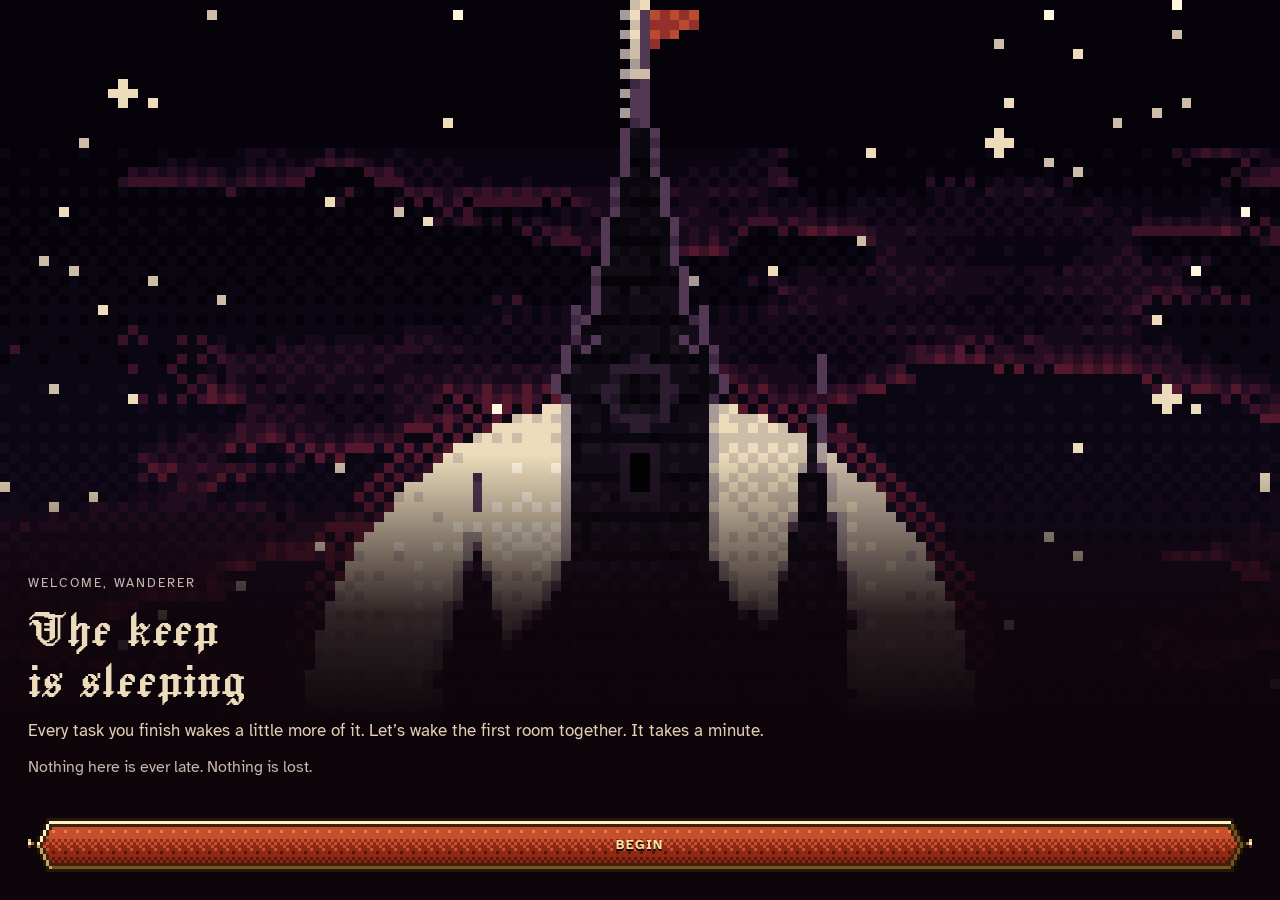
==== commit 36857a5e: "Web version: Taskbound 0.1.0" ====
--- a/app/index.html
+++ b/app/index.html
@@ -27,13 +27,17 @@
       </div>
     </header>
     <section class="relight" aria-labelledby="relight-h">
+      <!-- The hero, a little way out from the keep (look.md, "The hero on Home"): drag to turn, tap for their sheet -->
+      <button type="button" class="hero-spot" id="hero-spot"><span class="hero-glow" aria-hidden="true"></span><span id="hero-art"></span></button>
+      <p class="hero-say" id="hero-say"></p>
       <div class="ledge" aria-hidden="true" data-art="ledge"></div>
-      <div class="row-between">
-        <h2 id="relight-h" class="title">The keep remembers</h2>
-        <span class="muted" id="rooms-count"></span>
+      <div class="row-between who-row">
+        <div class="who"><h2 id="relight-h" class="title">Bramble</h2><span class="eyebrow who-title" id="hero-title"></span></div>
+        <span class="renown" id="renown" role="img"><span class="renown-bar"><span id="renown-bar"></span></span><span id="renown-n"></span></span>
       </div>
       <div class="arches" id="arches"></div>
       <p class="muted" id="relight-line"></p>
+      <span class="muted rooms-count" id="rooms-count"></span>
       <div class="offer" id="offer"></div>
     </section>
   </section>
@@ -188,6 +192,23 @@
   </section>
 </div>
 
+<!-- The hero's own sheet: turn them, see what they wear, change their look -->
+<div class="room-sheet hero-sheet" id="herosheet" role="dialog" aria-modal="true" aria-labelledby="hs-name" hidden>
+  <div class="room-top">
+    <button type="button" class="room-back" id="close-hero" data-icon="back"><span>The keep</span></button>
+  </div>
+  <div class="hs-stage"><span class="hero-glow" aria-hidden="true"></span><div id="hs-art"></div></div>
+  <p class="fine center">Drag to turn.</p>
+  <section class="room-body">
+    <p class="eyebrow" id="hs-eyebrow"></p>
+    <h1 id="hs-name" class="title"></h1>
+    <div class="renown wide"><span class="renown-bar"><span id="hs-bar"></span></span><span id="hs-renown"></span></div>
+    <h2 class="eyebrow room-count">Worn</h2>
+    <ul class="in-room hs-worn" id="hs-worn"></ul>
+    <div class="room-end"><button type="button" class="ember-btn" data-act="look">Change your look</button></div>
+  </section>
+</div>
+
 <!-- Settings: a full-screen sheet in the candles' night colours -->
 <div class="edit-sheet" id="settings" role="dialog" aria-modal="true" aria-labelledby="settings-h" hidden>
   <div class="edit-card">
@@ -201,15 +222,18 @@
   </div>
 </div>
 
-<!-- The first start: welcome, three small rites, and choosing who you are (game-loop.md) -->
+<!-- The creator: on the first start (welcome, calling, look, kit) and from the hero's sheet (game-loop.md) -->
 <div class="first-sheet" id="first" role="dialog" aria-modal="true" aria-labelledby="first-h" hidden>
   <div id="first-body" class="first-body"></div>
 </div>
 
+<!-- The first minute's coach: one card at a time on the real screens -->
+<div class="tour" id="coach" role="status" aria-live="polite" hidden></div>
 <div class="toast" id="toast" role="status" aria-live="polite" hidden></div>
 
 <script src="tasks-core.js"></script>
 <script src="keep-splat.js"></script>
+<script src="hero-splat.js"></script>
 <script src="art.js"></script>
 <script src="app.js"></script>
 </body>
--- a/app/fonts/fonts.css
+++ b/app/fonts/fonts.css
@@ -1,5 +1,5 @@
 /* Atkinson Hyperlegible: copied from Pawgress (SIL Open Font Licence, OFL-Atkinson.txt).
-   Jacquard 24 (titles): add Jacquard24-Regular.ttf and its OFL text here from Google Fonts; until then titles use the fallback. */
+   Jacquard 24 (titles): from Google Fonts (SIL Open Font Licence, OFL-Jacquard24.txt). */
 @font-face{font-family:'Atkinson Hyperlegible';src:url(AtkinsonHyperlegible-Regular.ttf) format('truetype');font-weight:400;font-display:swap}
 @font-face{font-family:'Atkinson Hyperlegible';src:url(AtkinsonHyperlegible-Bold.ttf) format('truetype');font-weight:700;font-display:swap}
 @font-face{font-family:'Jacquard 24';src:url(Jacquard24-Regular.ttf) format('truetype');font-weight:400;font-display:swap}
--- a/app/style.css
+++ b/app/style.css
@@ -483,3 +483,70 @@
 .heroes.small .hero-card { padding: 8px 2px }
 .heroes.small .hero-name { font-size: 13px }
 .first-go .ember-btn { flex: none; width: 100% }
+
+/* ---------- the hero (look.md, "The hero on Home"; "Four callings that read apart") ---------- */
+.hero-pic, .hero3d { image-rendering: pixelated; display: block }
+.hero-spot { position: absolute; z-index: 1; bottom: calc(100% - 6px); left: 2px; padding: 0; border: 0; background: none; line-height: 0; cursor: grab }
+.hero-spot:focus-visible { outline: 2px solid var(--ember); outline-offset: -2px }
+.hero-glow { position: absolute; left: 12%; right: 12%; bottom: 14px; height: 26px; border-radius: 50%; background: radial-gradient(ellipse, var(--ember-glow), transparent 70%); pointer-events: none }
+.hero-say { position: absolute; z-index: 1; bottom: calc(100% + 76px); left: 104px; max-width: min(200px, calc(100% - 120px)); margin: 0; padding: 9px 11px; font-size: 14px; font-style: italic; line-height: 1.35; color: var(--bone); background: var(--panel); box-shadow: inset 0 0 0 1px var(--edge); clip-path: var(--cut-sm); pointer-events: none }
+.who-row { align-items: baseline }
+.who { display: flex; align-items: baseline; gap: 10px; min-width: 0 }
+.who .title { overflow: hidden; text-overflow: ellipsis; white-space: nowrap }
+.who-title { color: var(--ink-gilt); white-space: nowrap; overflow: hidden; text-overflow: ellipsis; min-width: 0 }
+.renown { flex: none; display: flex; align-items: center; gap: 8px; font-size: 12px; color: var(--muted); white-space: nowrap }
+.renown-bar { display: block; width: 56px; height: 6px; background: var(--step-off); overflow: hidden }
+.renown-bar > span { display: block; height: 100%; background: linear-gradient(90deg, var(--flame-deep), var(--ember), var(--step-on-edge)) }
+.renown.wide { font-size: 14px }
+.renown.wide .renown-bar { flex: 1; width: auto }
+.rooms-count { margin-top: -10px; font-size: 12px }
+.hero-sheet .hs-stage { position: relative; display: flex; justify-content: center; padding-top: calc(56px + env(safe-area-inset-top)) }
+.hero-sheet .hs-stage .hero-glow { bottom: 10px; left: 30%; right: 30% }
+.hero-sheet .room-body { margin-top: 0 }
+.hero-sheet .room-body .title { font-size: 52px }
+.hs-worn li > div { flex: 1; min-width: 0; display: flex; flex-direction: column }
+.hs-worn .name { color: var(--bone); font-weight: 700 }
+.hs-worn .meta { font-size: 13px }
+.room-hero { position: absolute; z-index: 1; left: 50%; bottom: 6%; transform: translateX(-50%); pointer-events: none }
+.worn .knight .hero-pic { margin: -8px 0 }
+.set-you { display: flex; gap: 14px; align-items: center }
+.set-you > div { flex: 1; min-width: 0; display: flex; flex-direction: column; gap: 8px }
+.ware .try { padding: 0; border: 0; background: none; color: var(--bone); text-align: left; text-decoration: underline dotted var(--muted); text-underline-offset: 3px; min-height: 28px; cursor: pointer }
+.ware .try.on { color: var(--ember) }
+.try-on { font-weight: 700 }
+/* the creator */
+.first-sheet[data-step="welcome"] { background: var(--first) }
+.first-page.cr { padding-top: calc(26px + env(safe-area-inset-top)); gap: 8px }
+.first-page.cr .title { font-size: 40px; margin-bottom: 0 }
+.first-page.cr h2.title { font-size: 34px }
+.cr-steps { margin: 0; font-size: 11px; font-weight: 700; letter-spacing: .14em; text-transform: uppercase; color: var(--hint) }
+.cr-steps b { color: var(--card-name-on) }
+.cr-stage { position: relative; display: flex; align-items: center; justify-content: center; gap: 6px; min-height: 120px }
+.cr-turn { flex: none }
+.cr-chips { display: flex; flex-wrap: wrap; gap: 8px }
+.cr-chips.four { display: grid; grid-template-columns: 1fr 1fr }
+.chip { min-height: 44px; padding: 0 14px; border: 1px solid var(--edge-soft); background: var(--field); color: var(--bone); font-size: 15px; font-weight: 700; clip-path: var(--cut-sm) }
+.chip.on { border-color: var(--ember); background: var(--chosen); color: var(--card-name-on); box-shadow: inset 0 0 12px var(--ember-glow) }
+.cr-sw { display: flex; flex-wrap: wrap; gap: 8px }
+.sw { width: 44px; height: 44px; padding: 0; border: 2px solid var(--edge-soft); background: var(--sw); clip-path: var(--cut-sm) }
+.sw[data-cloak="-1"] { background: linear-gradient(135deg, transparent 45%, var(--room-hollow) 45%, var(--room-hollow) 55%, transparent 55%) }
+.sw.on { border-color: var(--ember); box-shadow: inset 0 0 0 2px var(--void), 0 0 12px var(--ember-glow) }
+.first-go.row { flex-direction: row; gap: 10px }
+.first-go.row .ember-btn { flex: 1 }
+.first-go.row .ghost-btn { flex: none }
+/* the first minute's coach */
+.tour { position: fixed; z-index: 8; left: 12px; right: 12px; max-width: 440px; margin: 0 auto; padding: 14px 16px 6px; font-size: 15px; line-height: 1.45; color: var(--bone); background: var(--rite-bg); box-shadow: inset 0 0 0 1px var(--ember), 0 0 24px var(--ember-glow); clip-path: var(--cut) }
+.tour p { margin: 0 }
+.tour b { color: var(--card-name-on) }
+.tour-go { display: flex; align-items: center; justify-content: space-between; gap: 12px; flex-wrap: wrap; margin-top: 6px }
+.tour-go .linkbtn { color: var(--muted); font-size: 14px; margin-left: auto }
+.tour-go .ember-btn { flex: 1 1 100% }
+.tour.at-well { top: calc(52px + env(safe-area-inset-top)) }
+.tour.at-top { bottom: calc(var(--nav-h) + 12px) }
+.tour.at-home { top: calc(176px + env(safe-area-inset-top)) }
+.tour.at-room { bottom: calc(14px + env(safe-area-inset-bottom)) }
+.touring .hero-say { display: none }
+@media (max-width: 359px) {
+  .hero-say { left: 92px; font-size: 13px }
+  .renown-bar { width: 40px }
+}
